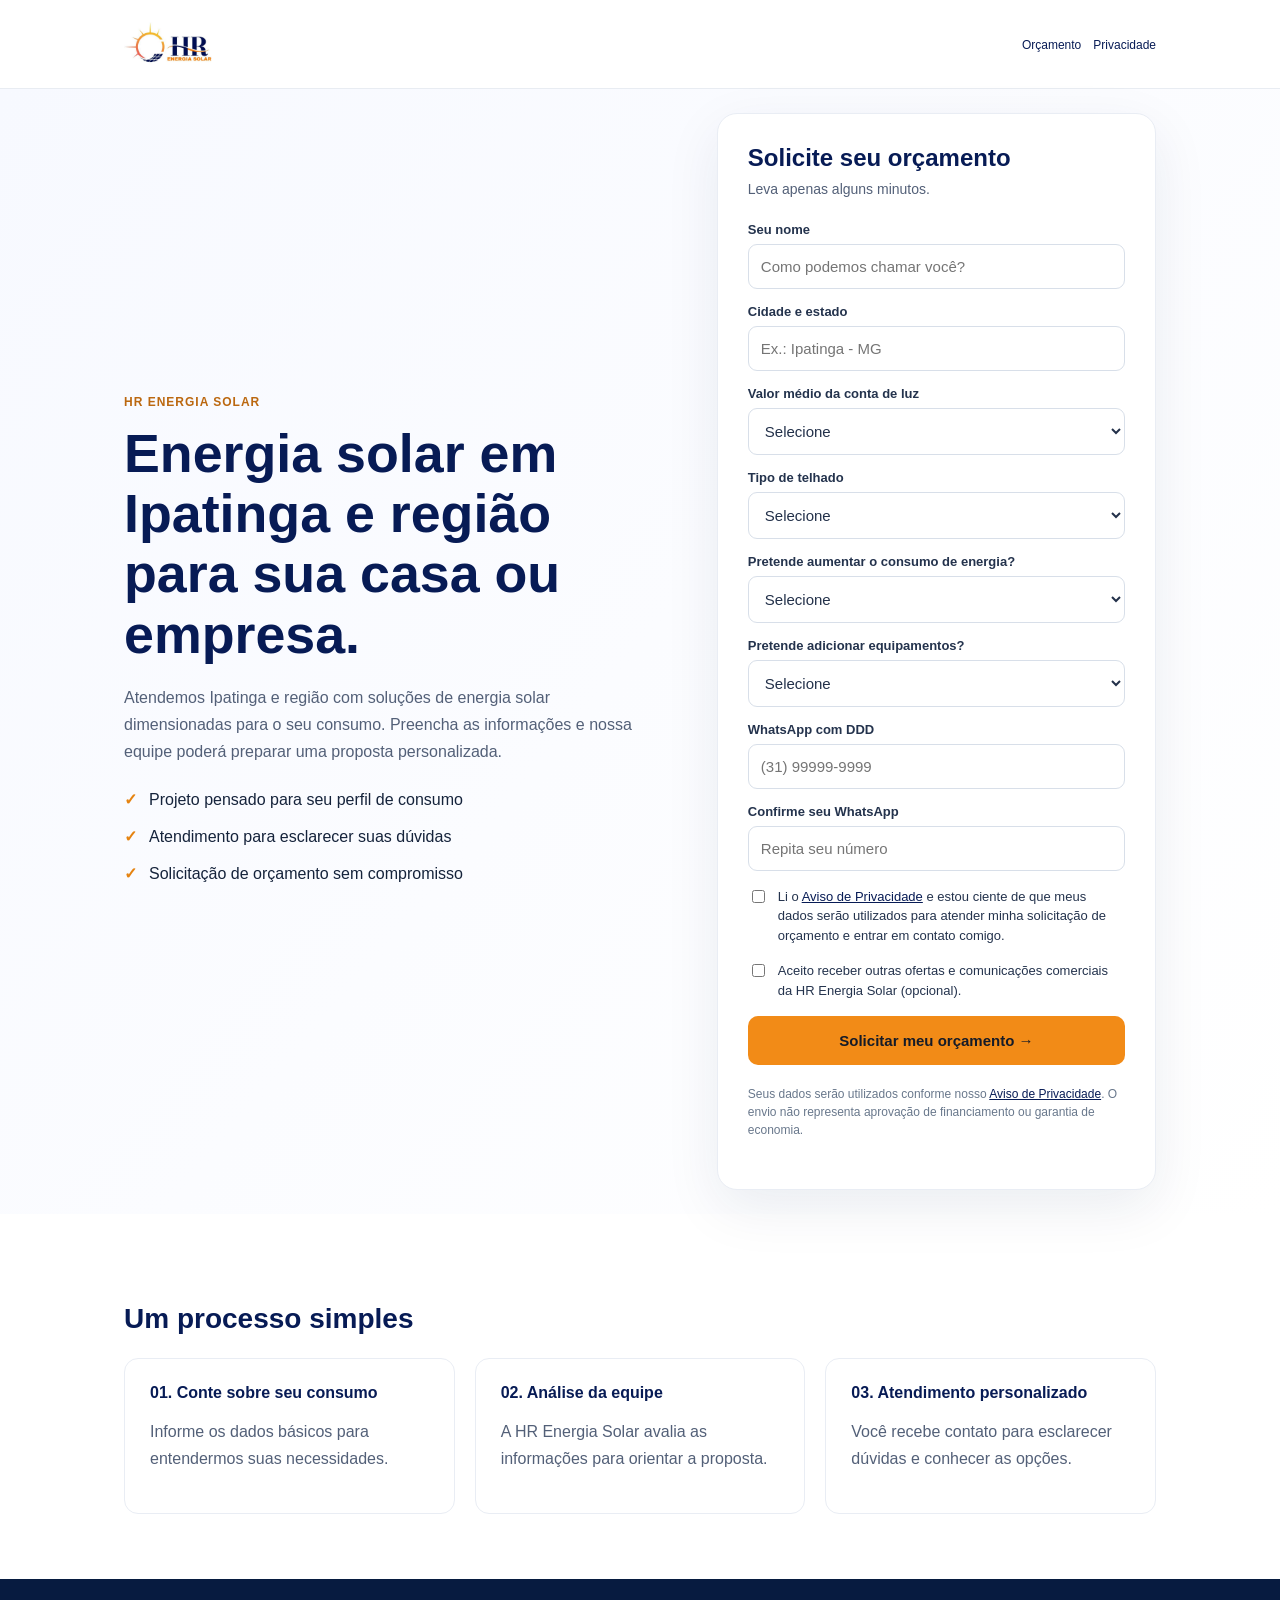
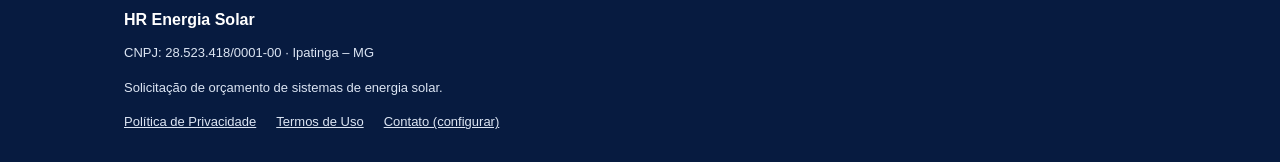
==== orcamento.html @ d2b03640 "Add files via upload" ====
<!doctype html><html lang="pt-BR"><head><meta charset="UTF-8"><meta name="viewport" content="width=device-width,initial-scale=1"><title>Orçamento de Energia Solar | HR Energia Solar</title><meta name="description" content="Solicite um orçamento personalizado de energia solar com a HR Energia Solar. Informe seu consumo e receba atendimento da equipe."><link rel="canonical" href="https://hrenergiasolar.com.br/"><link rel="icon" href="[data-uri]"><style>:root{--navy:#071b55;--orange:#f28b17;--muted:#627087;--bg:#f7f9fc}*{box-sizing:border-box}body{margin:0;font-family:Arial,Helvetica,sans-serif;color:#15233b;background:white}a{color:var(--navy)}.wrap{max-width:1080px;margin:auto;padding:0 24px}header{border-bottom:1px solid #e8ecf2;background:#fff}header .wrap{display:flex;align-items:center;justify-content:space-between;min-height:95px;gap:15px}header img{width:180px;max-width:45vw}nav a{font-size:13px;text-decoration:none;margin-left:16px}.hero{background:linear-gradient(130deg,#f7f9ff,#fff);padding:70px 0}.columns{display:grid;grid-template-columns:1.1fr .9fr;gap:56px;align-items:center}.eyebrow{color:#bb6810;font-weight:700;letter-spacing:1px;text-transform:uppercase;font-size:12px}h1{font-size:clamp(34px,4.2vw,54px);line-height:1.12;color:var(--navy);margin:14px 0 20px}h2{color:var(--navy);font-size:28px}p{line-height:1.7;color:#536078}.benefits{padding:0;list-style:none}.benefits li{padding:9px 0}.benefits li:before{content:'✓';color:#e58310;font-weight:bold;margin-right:12px}.panel{background:#fff;border:1px solid #e9edf4;border-radius:20px;padding:30px;box-shadow:0 18px 55px #0c285214}.panel h2{font-size:24px;margin:0 0 6px}.panel p{margin:0 0 20px;font-size:14px}label{display:block;font-size:13px;font-weight:700;color:#24334d;margin:15px 0 7px}input,select,textarea{width:100%;border:1px solid #d8dfe9;border-radius:9px;padding:13px 12px;font-size:15px;background:white;color:#23314a}input:focus,select:focus{outline:2px solid #f9c779}.btn{background:var(--orange);color:#151b28;border:0;border-radius:10px;padding:16px 22px;font-weight:800;cursor:pointer;width:100%;font-size:15px}.btn:hover{background:#ff9d26}.fine{font-size:12px!important;line-height:1.5;color:#69788c}.consent{display:flex;align-items:flex-start;gap:10px;margin:16px 0}.consent input{width:auto;margin-top:3px}.consent label{margin:0;font-weight:400;line-height:1.5}.section{padding:65px 0}.features{display:grid;grid-template-columns:repeat(3,1fr);gap:20px}.feature{border:1px solid #e9edf4;border-radius:14px;padding:25px}.feature b{color:var(--navy)}footer{background:#071b40;color:#fff;padding:32px 0}footer p,footer a{color:#dce5f3;font-size:13px}footer a{margin-right:20px}.legal{max-width:800px;padding:60px 24px}.legal h1{font-size:38px}.legal h2{font-size:21px;margin-top:32px}.legal li{line-height:1.7;color:#536078;margin-bottom:8px}.notice{padding:14px;border-radius:8px;background:#fff8e9;color:#674614;font-size:13px}.hidden{display:none}@media(max-width:760px){.columns{grid-template-columns:1fr;gap:28px}.hero{padding:38px 0}.panel{padding:22px}.features{grid-template-columns:1fr}header .wrap{min-height:80px}nav a{margin-left:8px;font-size:11px}}
header .wrap{min-height:42px!important;padding-top:0!important;padding-bottom:0!important}header img{width:88px!important;max-width:32vw!important}.hero{padding:24px 0!important}@media(max-width:650px){header .wrap{min-height:40px!important;padding-left:14px;padding-right:14px}header img{width:82px!important}.hero{padding:18px 0!important}}</style><style>header .wrap{min-height:54px;padding-top:3px;padding-bottom:3px}header img{width:105px;max-width:34vw;height:auto;display:block}nav a{font-size:12px;margin-left:12px}@media(max-width:760px){header .wrap{min-height:50px}header img{width:98px;max-width:35vw}nav a{font-size:11px;margin-left:8px}}header .wrap{min-height:42px!important;padding-top:0!important;padding-bottom:0!important}header img{width:88px!important;max-width:32vw!important}.hero{padding:24px 0!important}@media(max-width:650px){header .wrap{min-height:40px!important;padding-left:14px;padding-right:14px}header img{width:82px!important}.hero{padding:18px 0!important}}</style></head><body><header><div class="wrap"><a href="/"><img src="[data-uri]" alt="HR Energia Solar"></a><nav><a href="#orcamento">Orçamento</a><a href="privacidade.html">Privacidade</a></nav></div></header><main><section class="hero"><div class="wrap columns"><div><div class="eyebrow">HR Energia Solar</div><h1>Energia solar em Ipatinga e região para sua casa ou empresa.</h1><p>Atendemos Ipatinga e região com soluções de energia solar dimensionadas para o seu consumo. Preencha as informações e nossa equipe poderá preparar uma proposta personalizada.</p><ul class="benefits"><li>Projeto pensado para seu perfil de consumo</li><li>Atendimento para esclarecer suas dúvidas</li><li>Solicitação de orçamento sem compromisso</li></ul></div><div class="panel" id="orcamento"><h2>Solicite seu orçamento</h2><p>Leva apenas alguns minutos.</p><form id="leadForm"><label for="nome">Seu nome</label><input id="nome" name="nome" autocomplete="name" required maxlength="100" placeholder="Como podemos chamar você?"><label for="cidade">Cidade e estado</label><input id="cidade" name="cidade" required maxlength="120" placeholder="Ex.: Ipatinga - MG"><label for="conta">Valor médio da conta de luz</label><select id="conta" name="conta" required><option value="">Selecione</option><option>Até R$ 150</option><option>R$ 151 a R$ 300</option><option>R$ 301 a R$ 500</option><option>R$ 501 a R$ 800</option><option>R$ 801 a R$ 1.200</option><option>Acima de R$ 1.200</option></select><label for="telhado">Tipo de telhado</label><select id="telhado" name="telhado" required><option value="">Selecione</option><option>Cerâmica</option><option>Metálico</option><option>Fibrocimento</option><option>Laje</option><option>Solo / outro</option><option>Não sei informar</option></select><label for="aumento">Pretende aumentar o consumo de energia?</label><select id="aumento" name="aumento" required><option value="">Selecione</option><option>Sim</option><option>Não</option><option>Ainda não sei</option></select><label for="equipamentos">Pretende adicionar equipamentos?</label><select id="equipamentos" name="equipamentos" required><option value="">Selecione</option><option>Ar-condicionado</option><option>Carro elétrico</option><option>Outros equipamentos</option><option>Não</option><option>Ainda não sei</option></select><label for="whatsapp">WhatsApp com DDD</label><input id="whatsapp" name="whatsapp" type="tel" inputmode="tel" autocomplete="tel" required minlength="10" maxlength="16" placeholder="(31) 99999-9999"><label for="confirmar">Confirme seu WhatsApp</label><input id="confirmar" name="confirmar" type="tel" inputmode="tel" required minlength="10" maxlength="16" placeholder="Repita seu número"><div class="consent"><input type="checkbox" id="ciente" required><label for="ciente">Li o <a href="privacidade.html" target="_blank" rel="noopener">Aviso de Privacidade</a> e estou ciente de que meus dados serão utilizados para atender minha solicitação de orçamento e entrar em contato comigo.</label></div><div class="consent"><input type="checkbox" id="marketing"><label for="marketing">Aceito receber outras ofertas e comunicações comerciais da HR Energia Solar (opcional).</label></div><button class="btn" type="submit">Solicitar meu orçamento →</button><p id="status" role="status" aria-live="polite" class="fine" style="margin-top:12px"></p><p class="fine">Seus dados serão utilizados conforme nosso <a href="privacidade.html">Aviso de Privacidade</a>. O envio não representa aprovação de financiamento ou garantia de economia.</p></form></div></div></section><section class="section"><div class="wrap"><h2>Um processo simples</h2><div class="features"><div class="feature"><b>01. Conte sobre seu consumo</b><p>Informe os dados básicos para entendermos suas necessidades.</p></div><div class="feature"><b>02. Análise da equipe</b><p>A HR Energia Solar avalia as informações para orientar a proposta.</p></div><div class="feature"><b>03. Atendimento personalizado</b><p>Você recebe contato para esclarecer dúvidas e conhecer as opções.</p></div></div></div></section></main><footer><div class="wrap"><strong>HR Energia Solar</strong><p>CNPJ: 28.523.418/0001-00 · Ipatinga – MG</p><p>Solicitação de orçamento de sistemas de energia solar.</p><a href="privacidade.html">Política de Privacidade</a><a href="termos.html">Termos de Uso</a><a href="mailto:CONTATO@EXEMPLO.COM">Contato (configurar)</a></div></footer><script>document.getElementById('leadForm').addEventListener('submit',function(e){e.preventDefault();const f=e.currentTarget,s=document.getElementById('status');const a=f.whatsapp.value.replace(/\D/g,''),b=f.confirmar.value.replace(/\D/g,'');if(a!==b){s.textContent='Os números de WhatsApp não coincidem.';return;}if(a.length<10||a.length>11){s.textContent='Informe um WhatsApp válido com DDD.';return;}s.textContent='Formulário pronto para integração. Configure o destino de envio dos dados antes de publicar.';/* INTEGRAÇÃO PENDENTE: enviar dados ao endpoint seguro existente, nunca inserir credenciais no HTML. */});</script></body></html>
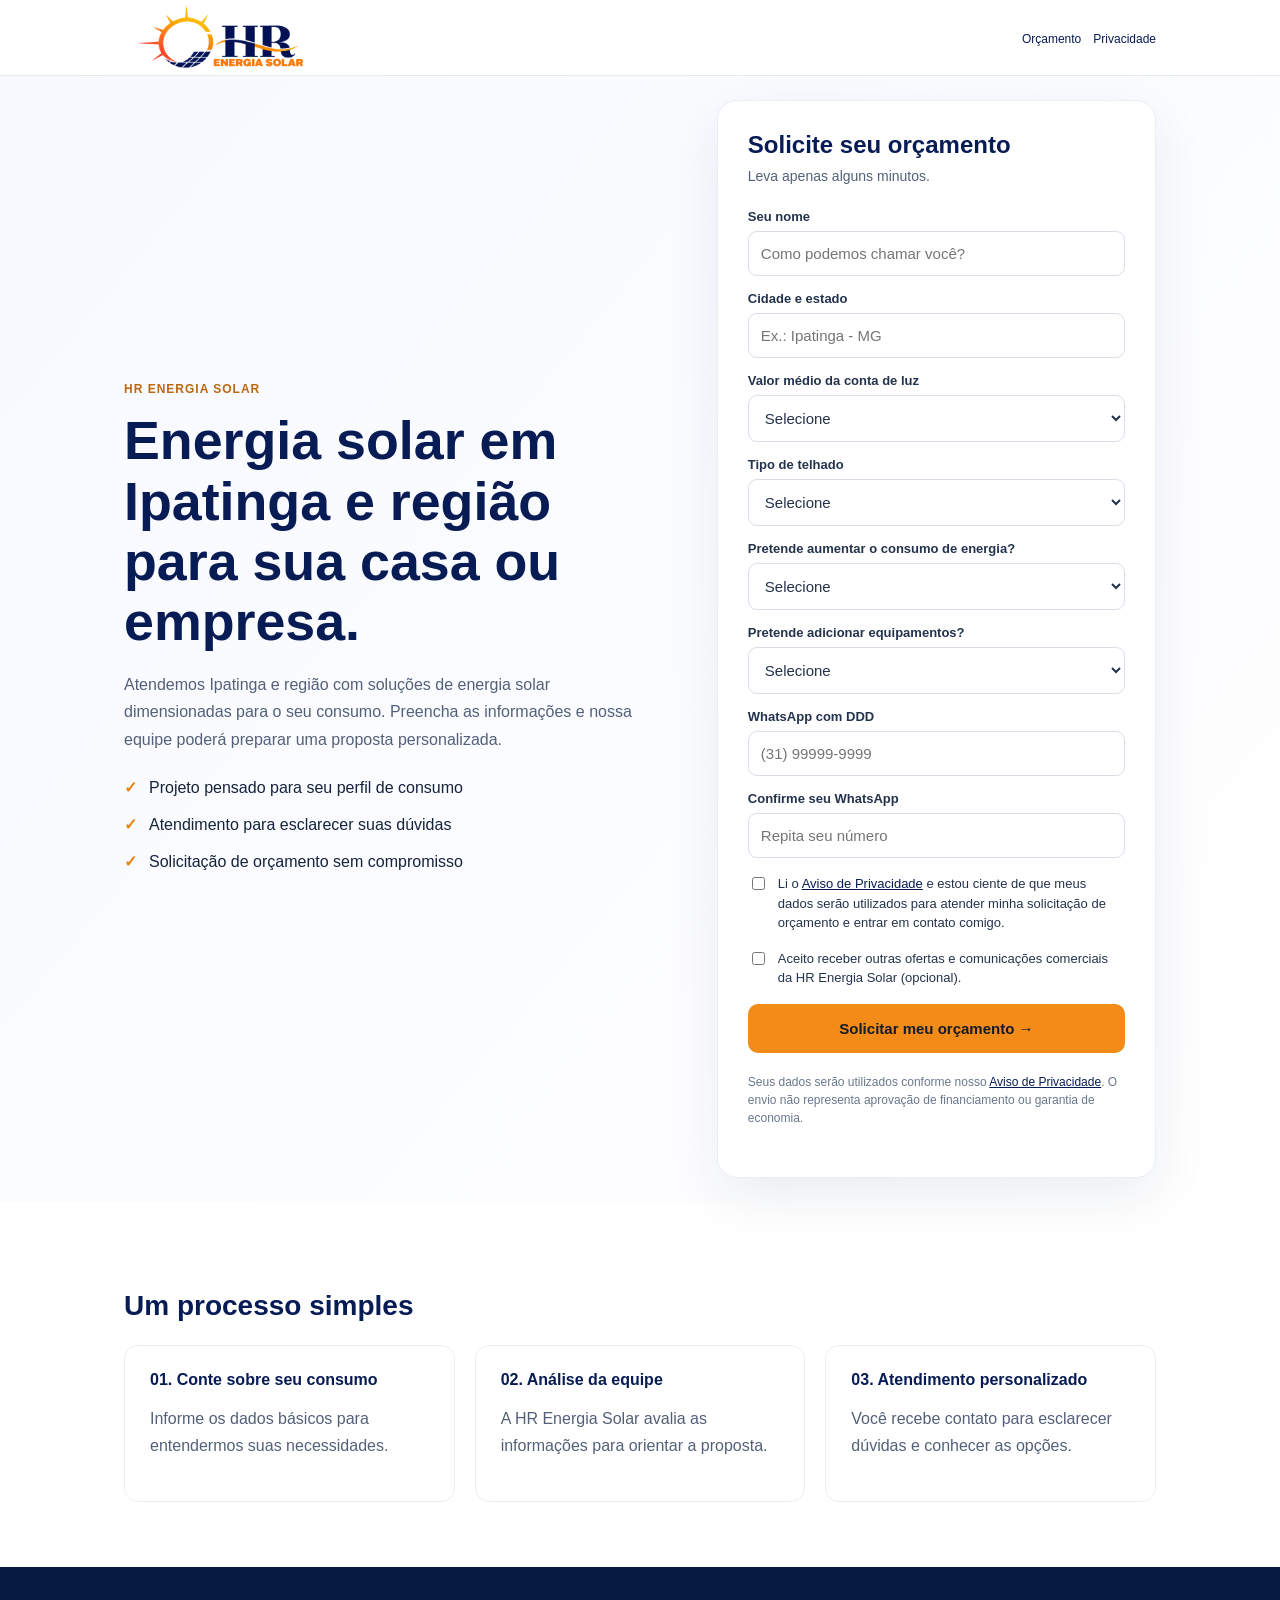
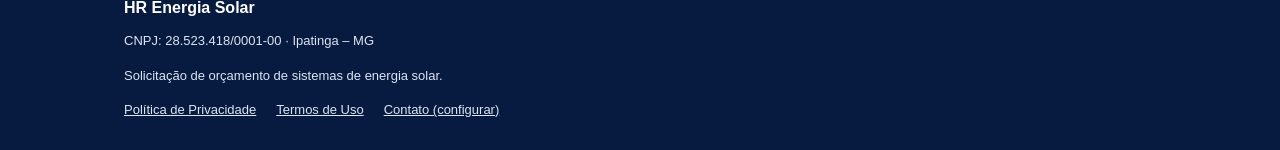
==== commit b8b15027: "Add files via upload" ====
--- a/orcamento.html
+++ b/orcamento.html
@@ -1,2 +1,2 @@
-<!doctype html><html lang="pt-BR"><head><meta charset="UTF-8"><meta name="viewport" content="width=device-width,initial-scale=1"><title>Orçamento de Energia Solar | HR Energia Solar</title><meta name="description" content="Solicite um orçamento personalizado de energia solar com a HR Energia Solar. Informe seu consumo e receba atendimento da equipe."><link rel="canonical" href="https://hrenergiasolar.com.br/"><link rel="icon" href="[data-uri]"><style>:root{--navy:#071b55;--orange:#f28b17;--muted:#627087;--bg:#f7f9fc}*{box-sizing:border-box}body{margin:0;font-family:Arial,Helvetica,sans-serif;color:#15233b;background:white}a{color:var(--navy)}.wrap{max-width:1080px;margin:auto;padding:0 24px}header{border-bottom:1px solid #e8ecf2;background:#fff}header .wrap{display:flex;align-items:center;justify-content:space-between;min-height:95px;gap:15px}header img{width:180px;max-width:45vw}nav a{font-size:13px;text-decoration:none;margin-left:16px}.hero{background:linear-gradient(130deg,#f7f9ff,#fff);padding:70px 0}.columns{display:grid;grid-template-columns:1.1fr .9fr;gap:56px;align-items:center}.eyebrow{color:#bb6810;font-weight:700;letter-spacing:1px;text-transform:uppercase;font-size:12px}h1{font-size:clamp(34px,4.2vw,54px);line-height:1.12;color:var(--navy);margin:14px 0 20px}h2{color:var(--navy);font-size:28px}p{line-height:1.7;color:#536078}.benefits{padding:0;list-style:none}.benefits li{padding:9px 0}.benefits li:before{content:'✓';color:#e58310;font-weight:bold;margin-right:12px}.panel{background:#fff;border:1px solid #e9edf4;border-radius:20px;padding:30px;box-shadow:0 18px 55px #0c285214}.panel h2{font-size:24px;margin:0 0 6px}.panel p{margin:0 0 20px;font-size:14px}label{display:block;font-size:13px;font-weight:700;color:#24334d;margin:15px 0 7px}input,select,textarea{width:100%;border:1px solid #d8dfe9;border-radius:9px;padding:13px 12px;font-size:15px;background:white;color:#23314a}input:focus,select:focus{outline:2px solid #f9c779}.btn{background:var(--orange);color:#151b28;border:0;border-radius:10px;padding:16px 22px;font-weight:800;cursor:pointer;width:100%;font-size:15px}.btn:hover{background:#ff9d26}.fine{font-size:12px!important;line-height:1.5;color:#69788c}.consent{display:flex;align-items:flex-start;gap:10px;margin:16px 0}.consent input{width:auto;margin-top:3px}.consent label{margin:0;font-weight:400;line-height:1.5}.section{padding:65px 0}.features{display:grid;grid-template-columns:repeat(3,1fr);gap:20px}.feature{border:1px solid #e9edf4;border-radius:14px;padding:25px}.feature b{color:var(--navy)}footer{background:#071b40;color:#fff;padding:32px 0}footer p,footer a{color:#dce5f3;font-size:13px}footer a{margin-right:20px}.legal{max-width:800px;padding:60px 24px}.legal h1{font-size:38px}.legal h2{font-size:21px;margin-top:32px}.legal li{line-height:1.7;color:#536078;margin-bottom:8px}.notice{padding:14px;border-radius:8px;background:#fff8e9;color:#674614;font-size:13px}.hidden{display:none}@media(max-width:760px){.columns{grid-template-columns:1fr;gap:28px}.hero{padding:38px 0}.panel{padding:22px}.features{grid-template-columns:1fr}header .wrap{min-height:80px}nav a{margin-left:8px;font-size:11px}}
-header .wrap{min-height:42px!important;padding-top:0!important;padding-bottom:0!important}header img{width:88px!important;max-width:32vw!important}.hero{padding:24px 0!important}@media(max-width:650px){header .wrap{min-height:40px!important;padding-left:14px;padding-right:14px}header img{width:82px!important}.hero{padding:18px 0!important}}</style><style>header .wrap{min-height:54px;padding-top:3px;padding-bottom:3px}header img{width:105px;max-width:34vw;height:auto;display:block}nav a{font-size:12px;margin-left:12px}@media(max-width:760px){header .wrap{min-height:50px}header img{width:98px;max-width:35vw}nav a{font-size:11px;margin-left:8px}}header .wrap{min-height:42px!important;padding-top:0!important;padding-bottom:0!important}header img{width:88px!important;max-width:32vw!important}.hero{padding:24px 0!important}@media(max-width:650px){header .wrap{min-height:40px!important;padding-left:14px;padding-right:14px}header img{width:82px!important}.hero{padding:18px 0!important}}</style></head><body><header><div class="wrap"><a href="/"><img src="[data-uri]" alt="HR Energia Solar"></a><nav><a href="#orcamento">Orçamento</a><a href="privacidade.html">Privacidade</a></nav></div></header><main><section class="hero"><div class="wrap columns"><div><div class="eyebrow">HR Energia Solar</div><h1>Energia solar em Ipatinga e região para sua casa ou empresa.</h1><p>Atendemos Ipatinga e região com soluções de energia solar dimensionadas para o seu consumo. Preencha as informações e nossa equipe poderá preparar uma proposta personalizada.</p><ul class="benefits"><li>Projeto pensado para seu perfil de consumo</li><li>Atendimento para esclarecer suas dúvidas</li><li>Solicitação de orçamento sem compromisso</li></ul></div><div class="panel" id="orcamento"><h2>Solicite seu orçamento</h2><p>Leva apenas alguns minutos.</p><form id="leadForm"><label for="nome">Seu nome</label><input id="nome" name="nome" autocomplete="name" required maxlength="100" placeholder="Como podemos chamar você?"><label for="cidade">Cidade e estado</label><input id="cidade" name="cidade" required maxlength="120" placeholder="Ex.: Ipatinga - MG"><label for="conta">Valor médio da conta de luz</label><select id="conta" name="conta" required><option value="">Selecione</option><option>Até R$ 150</option><option>R$ 151 a R$ 300</option><option>R$ 301 a R$ 500</option><option>R$ 501 a R$ 800</option><option>R$ 801 a R$ 1.200</option><option>Acima de R$ 1.200</option></select><label for="telhado">Tipo de telhado</label><select id="telhado" name="telhado" required><option value="">Selecione</option><option>Cerâmica</option><option>Metálico</option><option>Fibrocimento</option><option>Laje</option><option>Solo / outro</option><option>Não sei informar</option></select><label for="aumento">Pretende aumentar o consumo de energia?</label><select id="aumento" name="aumento" required><option value="">Selecione</option><option>Sim</option><option>Não</option><option>Ainda não sei</option></select><label for="equipamentos">Pretende adicionar equipamentos?</label><select id="equipamentos" name="equipamentos" required><option value="">Selecione</option><option>Ar-condicionado</option><option>Carro elétrico</option><option>Outros equipamentos</option><option>Não</option><option>Ainda não sei</option></select><label for="whatsapp">WhatsApp com DDD</label><input id="whatsapp" name="whatsapp" type="tel" inputmode="tel" autocomplete="tel" required minlength="10" maxlength="16" placeholder="(31) 99999-9999"><label for="confirmar">Confirme seu WhatsApp</label><input id="confirmar" name="confirmar" type="tel" inputmode="tel" required minlength="10" maxlength="16" placeholder="Repita seu número"><div class="consent"><input type="checkbox" id="ciente" required><label for="ciente">Li o <a href="privacidade.html" target="_blank" rel="noopener">Aviso de Privacidade</a> e estou ciente de que meus dados serão utilizados para atender minha solicitação de orçamento e entrar em contato comigo.</label></div><div class="consent"><input type="checkbox" id="marketing"><label for="marketing">Aceito receber outras ofertas e comunicações comerciais da HR Energia Solar (opcional).</label></div><button class="btn" type="submit">Solicitar meu orçamento →</button><p id="status" role="status" aria-live="polite" class="fine" style="margin-top:12px"></p><p class="fine">Seus dados serão utilizados conforme nosso <a href="privacidade.html">Aviso de Privacidade</a>. O envio não representa aprovação de financiamento ou garantia de economia.</p></form></div></div></section><section class="section"><div class="wrap"><h2>Um processo simples</h2><div class="features"><div class="feature"><b>01. Conte sobre seu consumo</b><p>Informe os dados básicos para entendermos suas necessidades.</p></div><div class="feature"><b>02. Análise da equipe</b><p>A HR Energia Solar avalia as informações para orientar a proposta.</p></div><div class="feature"><b>03. Atendimento personalizado</b><p>Você recebe contato para esclarecer dúvidas e conhecer as opções.</p></div></div></div></section></main><footer><div class="wrap"><strong>HR Energia Solar</strong><p>CNPJ: 28.523.418/0001-00 · Ipatinga – MG</p><p>Solicitação de orçamento de sistemas de energia solar.</p><a href="privacidade.html">Política de Privacidade</a><a href="termos.html">Termos de Uso</a><a href="mailto:CONTATO@EXEMPLO.COM">Contato (configurar)</a></div></footer><script>document.getElementById('leadForm').addEventListener('submit',function(e){e.preventDefault();const f=e.currentTarget,s=document.getElementById('status');const a=f.whatsapp.value.replace(/\D/g,''),b=f.confirmar.value.replace(/\D/g,'');if(a!==b){s.textContent='Os números de WhatsApp não coincidem.';return;}if(a.length<10||a.length>11){s.textContent='Informe um WhatsApp válido com DDD.';return;}s.textContent='Formulário pronto para integração. Configure o destino de envio dos dados antes de publicar.';/* INTEGRAÇÃO PENDENTE: enviar dados ao endpoint seguro existente, nunca inserir credenciais no HTML. */});</script></body></html>
+<!doctype html><html lang="pt-BR"><head><meta charset="UTF-8"><meta name="viewport" content="width=device-width,initial-scale=1"><title>Orçamento de Energia Solar | HR Energia Solar</title><meta name="description" content="Solicite um orçamento personalizado de energia solar com a HR Energia Solar. Informe seu consumo e receba atendimento da equipe."><link rel="canonical" href="https://hrenergiasolar.com.br/"><link rel="icon" href="[data-uri]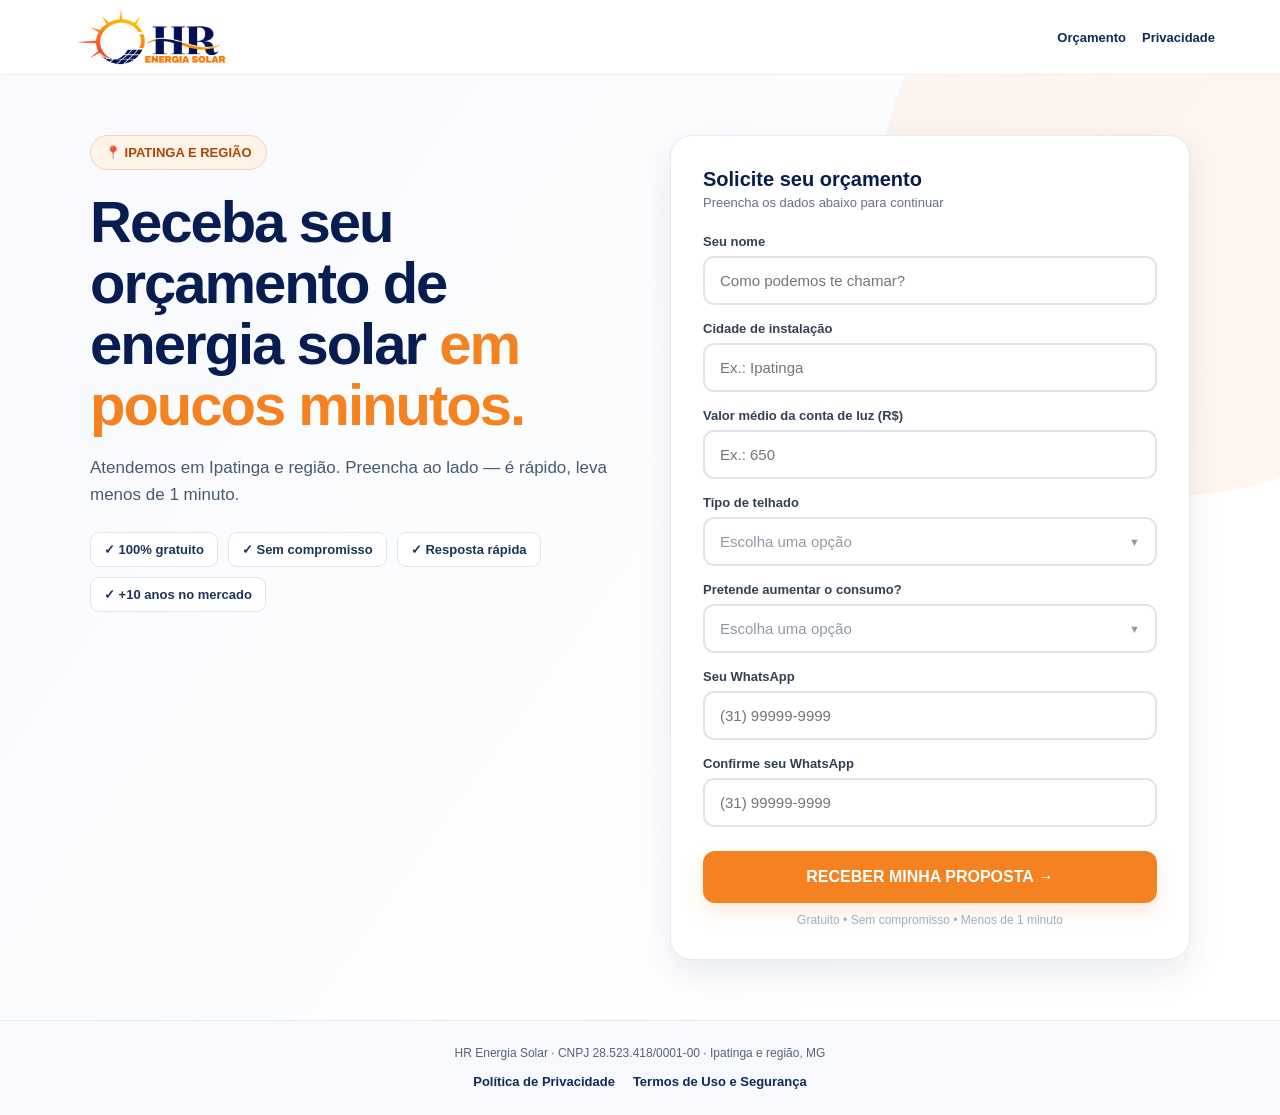
==== commit 990bc7f0: "Add files via upload" ====
--- a/orcamento.html
+++ b/orcamento.html
@@ -1,2 +1,728 @@
-<!doctype html><html lang="pt-BR"><head><meta charset="UTF-8"><meta name="viewport" content="width=device-width,initial-scale=1"><title>Orçamento de Energia Solar | HR Energia Solar</title><meta name="description" content="Solicite um orçamento personalizado de energia solar com a HR Energia Solar. Informe seu consumo e receba atendimento da equipe."><link rel="canonical" href="https://hrenergiasolar.com.br/"><link rel="icon" href="[data-uri]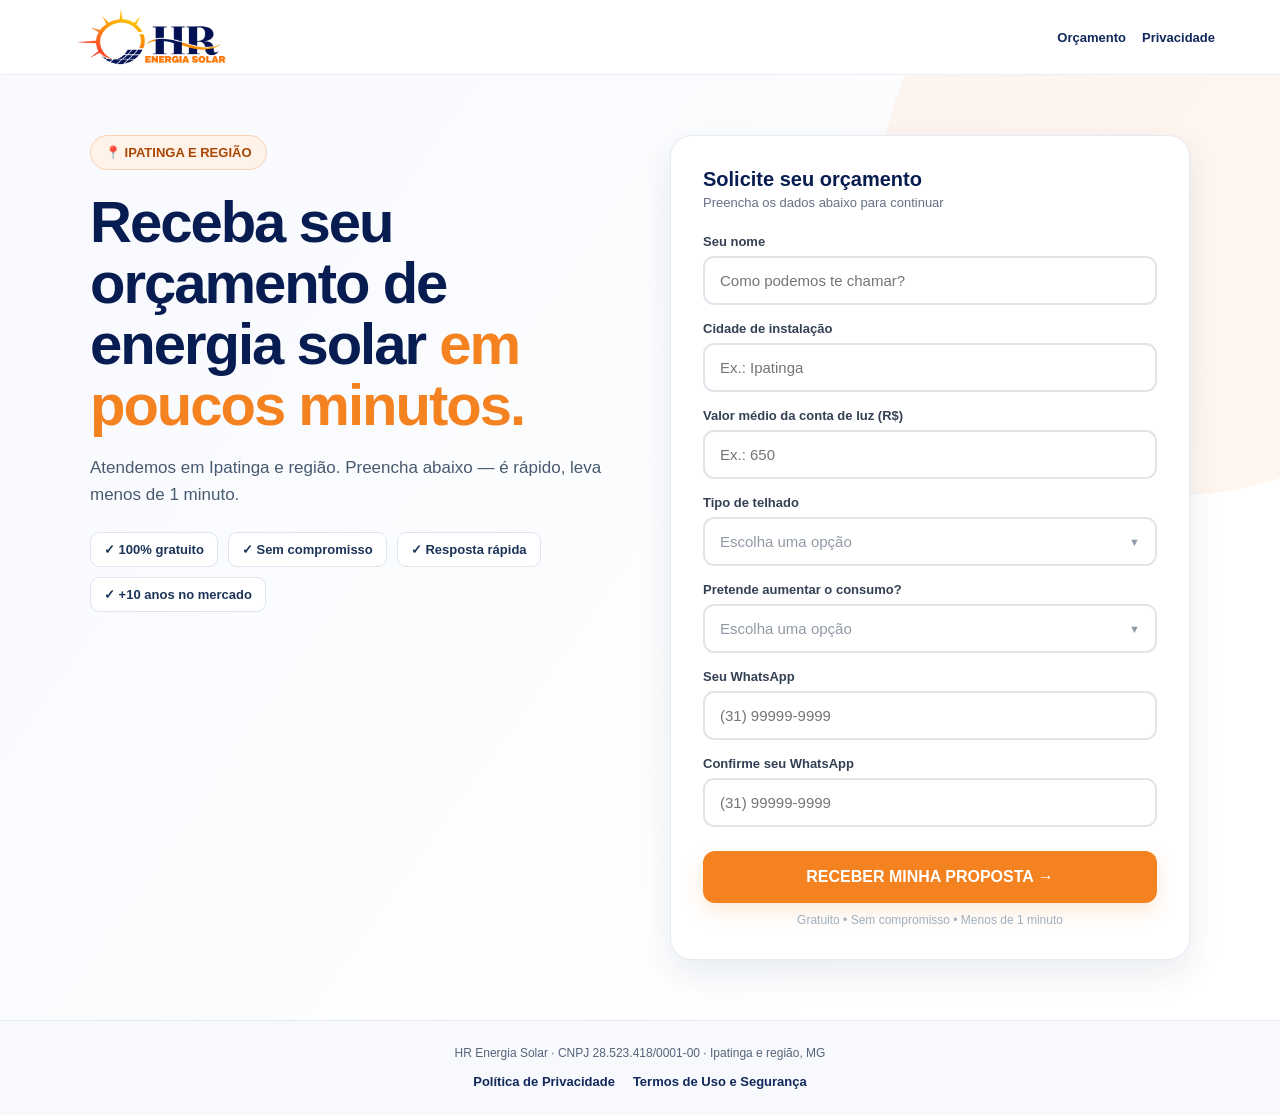
==== commit c1e91cc0: "Update orcamento.html" ====
--- a/orcamento.html
+++ b/orcamento.html
@@ -325,7 +325,7 @@
   <div>
     <div class="location">📍 IPATINGA E REGIÃO</div>
     <h1>Receba seu orçamento de energia solar <span>em poucos minutos.</span></h1>
-    <p class="hero-sub">Atendemos em Ipatinga e região. Preencha ao lado — é rápido, leva menos de 1 minuto.</p>
+    <p class="hero-sub">Atendemos em Ipatinga e região. Preencha abaixo — é rápido, leva menos de 1 minuto.</p>
     <div class="badges">
       <div class="badge">✓ 100% gratuito</div>
       <div class="badge">✓ Sem compromisso</div>
